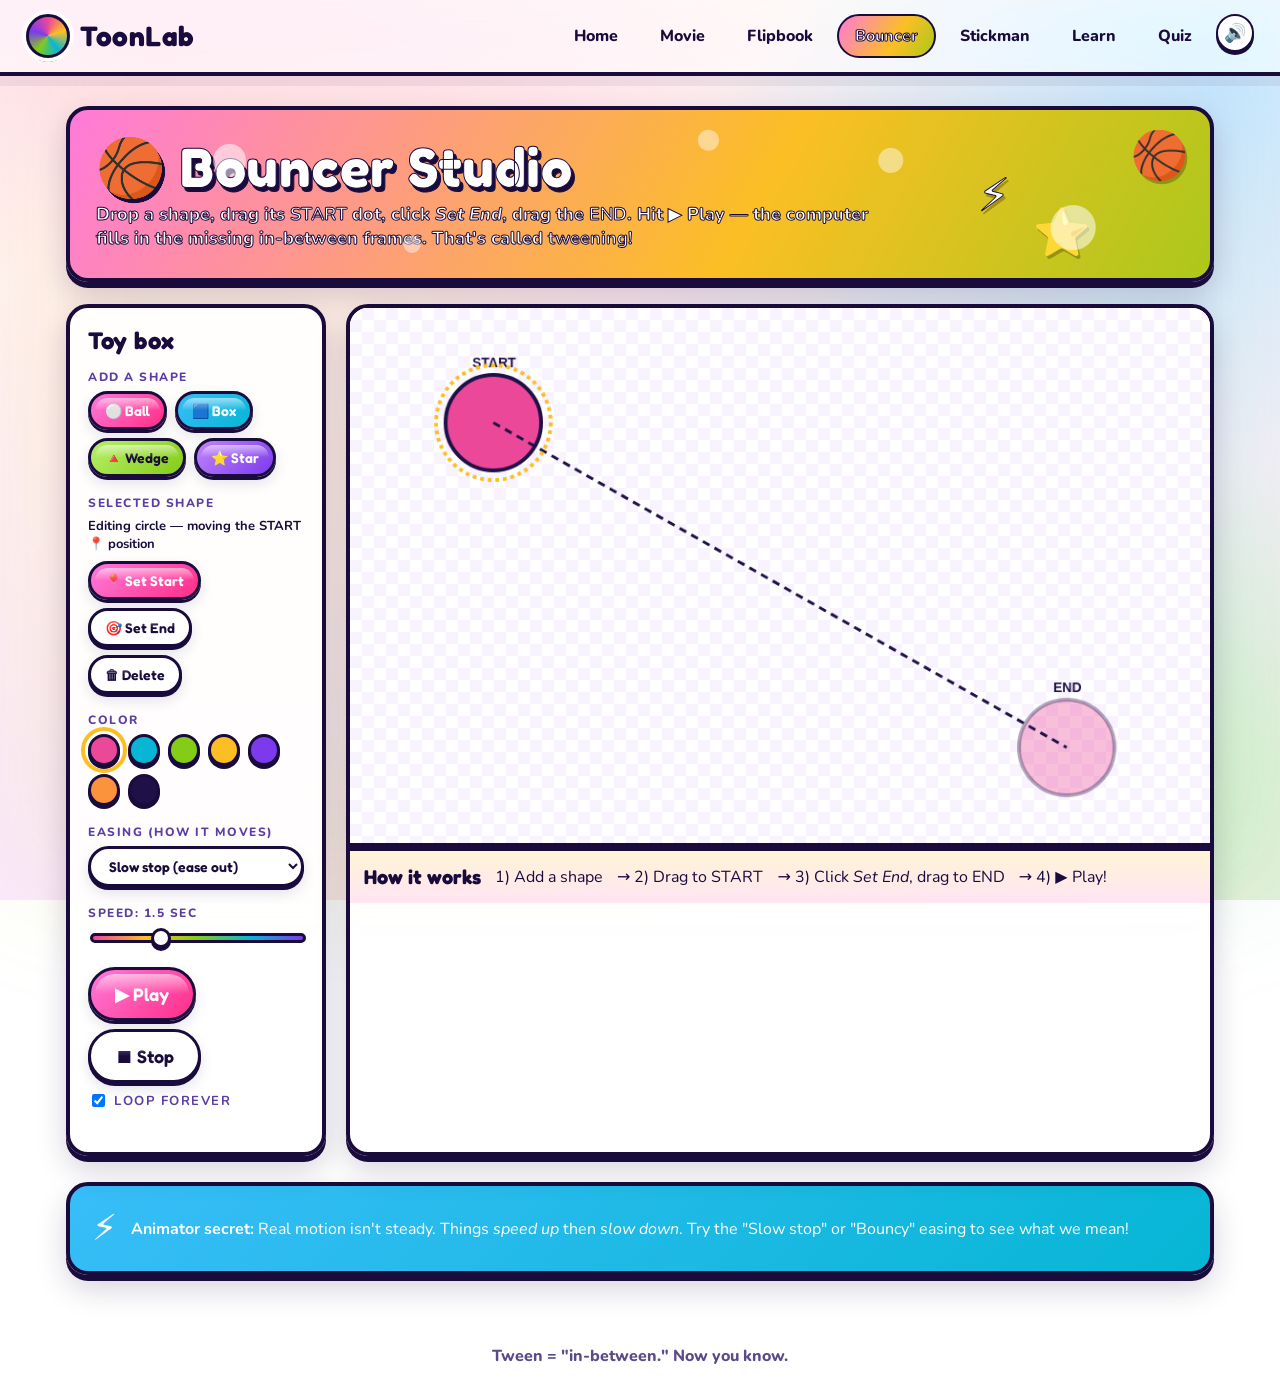
==== bouncer.html @ 98f2019d "Add files via upload" ====
<!doctype html>
<html lang="en">
<head>
<meta charset="utf-8" />
<meta name="viewport" content="width=device-width,initial-scale=1" />
<title>Bouncer — ToonLab</title>
<link rel="preconnect" href="https://fonts.googleapis.com">
<link rel="preconnect" href="https://fonts.gstatic.com" crossorigin>
<link href="https://fonts.googleapis.com/css2?family=Fredoka:wght@500;600;700&family=Nunito:wght@600;700;800&display=swap" rel="stylesheet">
<link rel="stylesheet" href="styles.css" />
<link rel="icon" href="data:image/svg+xml,<svg xmlns=%22http://www.w3.org/2000/svg%22 viewBox=%220 0 100 100%22><text y=%22.9em%22 font-size=%2290%22>🏀</text></svg>" />
</head>
<body>

<nav class="nav">
  <a href="index.html" class="brand"><span class="logo"></span> ToonLab</a>
  <div class="nav-links">
    <a href="index.html">Home</a>
    <a href="movie.html">Movie</a>
    <a href="flipbook.html">Flipbook</a>
    <a href="bouncer.html" class="active">Bouncer</a>
    <a href="stickman.html">Stickman</a>
    <a href="learn.html">Learn</a>
    <a href="quiz.html">Quiz</a>
  </div>
</nav>

<div class="page">
  <section class="banner">
    <span class="float f1">🏀</span>
    <span class="float f2">⭐</span>
    <span class="float f3">⚡</span>
    <h1>🏀 Bouncer Studio</h1>
    <p>Drop a shape, drag its <strong>START</strong> dot, click <em>Set End</em>, drag the <strong>END</strong>. Hit ▶ Play — the computer fills in the missing in-between frames. That's called <strong>tweening!</strong></p>
  </section>

  <div class="studio">
    <aside class="panel">
      <h2>Toy box</h2>

      <div class="group">
        <label>Add a shape</label>
        <div class="button-row">
          <button class="btn small pink" data-add="circle">⚪ Ball</button>
          <button class="btn small blue" data-add="square">🟦 Box</button>
          <button class="btn small green" data-add="triangle">🔺 Wedge</button>
          <button class="btn small purple" data-add="star">⭐ Star</button>
        </div>
      </div>

      <div class="group">
        <label>Selected shape</label>
        <div id="selInfo" style="font-weight:700; font-size:13px">None — click a shape on the stage</div>
        <div class="button-row" style="margin-top:8px">
          <button class="btn small ghost" id="setStart">📍 Set Start</button>
          <button class="btn small ghost" id="setEnd">🎯 Set End</button>
        </div>
        <div class="button-row" style="margin-top:8px">
          <button class="btn small ghost" id="delShape">🗑 Delete</button>
        </div>
      </div>

      <div class="group">
        <label>Color</label>
        <div class="swatches" id="swatches"></div>
      </div>

      <div class="group">
        <label>Easing (how it moves)</label>
        <select id="easing" class="btn ghost small" style="width:100%">
          <option value="linear">Steady (linear)</option>
          <option value="easeOut" selected>Slow stop (ease out)</option>
          <option value="easeIn">Slow start (ease in)</option>
          <option value="bounce">Bouncy!</option>
          <option value="elastic">Boingy elastic</option>
        </select>
      </div>

      <div class="group">
        <label>Speed: <span id="durLabel">1.5</span> sec</label>
        <input type="range" id="dur" min="0.4" max="4" step="0.1" value="1.5" style="width:100%" />
      </div>

      <div class="group">
        <div class="button-row">
          <button class="btn pink" id="playBtn" data-sound="ding" data-confetti>▶ Play</button>
          <button class="btn ghost" id="stopBtn" data-sound="boop">⏹ Stop</button>
        </div>
        <div class="button-row" style="margin-top:8px">
          <label style="font-size:13px; font-weight:700; display:flex; align-items:center; gap:6px">
            <input type="checkbox" id="loopChk" checked /> Loop forever
          </label>
        </div>
      </div>
    </aside>

    <section class="panel stage-wrap">
      <canvas id="stage" class="stage" width="900" height="560"></canvas>
      <div class="frames" style="display:block">
        <div style="display:flex; gap:14px; align-items:center; flex-wrap:wrap">
          <strong style="font-family:'Fredoka',sans-serif; font-size:20px">How it works</strong>
          <span>1) Add a shape</span>
          <span>→ 2) Drag to START</span>
          <span>→ 3) Click <em>Set End</em>, drag to END</span>
          <span>→ 4) ▶ Play!</span>
        </div>
      </div>
    </section>
  </div>

  <div class="tip-strip">
    <span class="ico">⚡</span>
    <div><strong>Animator secret:</strong> Real motion isn't steady. Things <em>speed up</em> then <em>slow down</em>. Try the "Slow stop" or "Bouncy" easing to see what we mean!</div>
  </div>
</div>

<footer>Tween = "in-between." Now you know.</footer>

<script src="fx.js"></script>
<script>
const stage = document.getElementById('stage');
const ctx = stage.getContext('2d');
const COLORS = ['#ec4899','#06b6d4','#84cc16','#fbbf24','#7c3aed','#fb923c','#1f1147'];

let color = COLORS[0];
let mode = 'start'; // start or end (which position you're moving)
let dur = 1.5;
let loop = true;
let easing = 'easeOut';

// build swatches
const sw = document.getElementById('swatches');
COLORS.forEach((c,i)=>{
  const el = document.createElement('div');
  el.className = 'swatch' + (i===0 ? ' active':'');
  el.style.background = c;
  el.onclick = ()=>{
    color = c;
    document.querySelectorAll('.swatch').forEach(s=>s.classList.remove('active'));
    el.classList.add('active');
    if (selected){ selected.color = color; render(); }
  };
  sw.appendChild(el);
});

document.getElementById('dur').oninput = e=>{
  dur = +e.target.value;
  document.getElementById('durLabel').textContent = dur.toFixed(1);
};
document.getElementById('easing').onchange = e=>easing = e.target.value;
document.getElementById('loopChk').onchange = e=>loop = e.target.checked;

const shapes = [];
let selected = null;

document.querySelectorAll('[data-add]').forEach(b=>{
  b.onclick = ()=>{
    const kind = b.dataset.add;
    const s = {
      kind, color,
      start: { x: 150, y: 280 },
      end:   { x: 750, y: 280 },
      size: 60,
    };
    shapes.push(s);
    selected = s;
    mode = 'start';
    updateSel();
    render();
  };
});

function updateSel(){
  const info = document.getElementById('selInfo');
  if (!selected){ info.textContent = 'None — click a shape on the stage'; return; }
  info.innerHTML = `Editing <strong>${selected.kind}</strong> — moving the <strong>${mode === 'start' ? 'START 📍' : 'END 🎯'}</strong> position`;
  document.getElementById('setStart').classList.toggle('pink', mode==='start');
  document.getElementById('setStart').classList.toggle('ghost', mode!=='start');
  document.getElementById('setEnd').classList.toggle('pink', mode==='end');
  document.getElementById('setEnd').classList.toggle('ghost', mode!=='end');
}
document.getElementById('setStart').onclick = ()=>{ mode='start'; updateSel(); };
document.getElementById('setEnd').onclick   = ()=>{ mode='end';   updateSel(); };
document.getElementById('delShape').onclick = ()=>{
  if (!selected) return;
  const i = shapes.indexOf(selected);
  shapes.splice(i,1); selected = null; updateSel(); render();
};

// drawing
function drawShape(s, pos, ghost=false){
  ctx.save();
  ctx.globalAlpha = ghost ? 0.35 : 1;
  ctx.fillStyle = s.color;
  ctx.strokeStyle = '#1f1147';
  ctx.lineWidth = 4;
  const x = pos.x, y = pos.y, r = s.size;
  if (s.kind === 'circle'){
    ctx.beginPath(); ctx.arc(x,y,r,0,Math.PI*2); ctx.fill(); ctx.stroke();
  } else if (s.kind === 'square'){
    ctx.beginPath(); ctx.roundRect ? ctx.roundRect(x-r,y-r,r*2,r*2,12) : ctx.rect(x-r,y-r,r*2,r*2);
    ctx.fill(); ctx.stroke();
  } else if (s.kind === 'triangle'){
    ctx.beginPath(); ctx.moveTo(x, y-r); ctx.lineTo(x+r, y+r); ctx.lineTo(x-r, y+r);
    ctx.closePath(); ctx.fill(); ctx.stroke();
  } else if (s.kind === 'star'){
    star(x,y,5,r,r/2); ctx.fill(); ctx.stroke();
  }
  ctx.restore();
}
function star(cx,cy,spikes,outer,inner){
  let rot = Math.PI/2*3, x=cx, y=cy, step = Math.PI/spikes;
  ctx.beginPath(); ctx.moveTo(cx, cy-outer);
  for(let i=0;i<spikes;i++){
    x = cx + Math.cos(rot)*outer; y = cy + Math.sin(rot)*outer; ctx.lineTo(x,y); rot += step;
    x = cx + Math.cos(rot)*inner; y = cy + Math.sin(rot)*inner; ctx.lineTo(x,y); rot += step;
  }
  ctx.lineTo(cx, cy-outer); ctx.closePath();
}

function render(progress=null){
  ctx.clearRect(0,0,stage.width,stage.height);
  // grid
  shapes.forEach(s=>{
    if (progress === null){
      // editor: show start & end + arrow
      drawShape(s, s.start, false);
      drawShape(s, s.end,   true);
      // arrow
      ctx.strokeStyle = '#1f1147';
      ctx.lineWidth = 3; ctx.setLineDash([8,6]);
      ctx.beginPath(); ctx.moveTo(s.start.x, s.start.y); ctx.lineTo(s.end.x, s.end.y); ctx.stroke();
      ctx.setLineDash([]);
      // start/end labels
      ctx.fillStyle = '#1f1147';
      ctx.font = 'bold 14px Fredoka, sans-serif';
      ctx.fillText('START', s.start.x - 22, s.start.y - s.size - 8);
      ctx.fillText('END',   s.end.x   - 14, s.end.y   - s.size - 8);
      if (s === selected){
        const pos = mode==='start' ? s.start : s.end;
        ctx.strokeStyle = '#fbbf24';
        ctx.lineWidth = 4; ctx.setLineDash([4,4]);
        ctx.beginPath(); ctx.arc(pos.x, pos.y, s.size+10, 0, Math.PI*2); ctx.stroke();
        ctx.setLineDash([]);
      }
    } else {
      const t = ease(progress, easing);
      const pos = { x: lerp(s.start.x, s.end.x, t), y: lerp(s.start.y, s.end.y, t) };
      drawShape(s, pos);
    }
  });
}
function lerp(a,b,t){ return a + (b-a)*t }
function ease(t, kind){
  switch(kind){
    case 'linear': return t;
    case 'easeOut': return 1 - Math.pow(1-t, 3);
    case 'easeIn': return t*t*t;
    case 'bounce': {
      const n=7.5625, d=2.75;
      if (t < 1/d) return n*t*t;
      if (t < 2/d){ t-=1.5/d; return n*t*t + 0.75; }
      if (t < 2.5/d){ t-=2.25/d; return n*t*t + 0.9375; }
      t-=2.625/d; return n*t*t + 0.984375;
    }
    case 'elastic': {
      if (t===0||t===1) return t;
      const p=0.3;
      return Math.pow(2,-10*t) * Math.sin((t-p/4)*(2*Math.PI)/p) + 1;
    }
  }
  return t;
}

// interaction: click + drag
let dragging = false;
function pos(e){
  const r = stage.getBoundingClientRect();
  const x = (e.touches ? e.touches[0].clientX : e.clientX) - r.left;
  const y = (e.touches ? e.touches[0].clientY : e.clientY) - r.top;
  return { x: x*(stage.width/r.width), y: y*(stage.height/r.height) };
}
function hit(p, s){
  // hit either start or end ring
  const candidates = [{kind:'start', pt:s.start},{kind:'end', pt:s.end}];
  for (const c of candidates){
    const dx = p.x-c.pt.x, dy = p.y-c.pt.y;
    if (Math.sqrt(dx*dx+dy*dy) <= s.size+12) return c.kind;
  }
  return null;
}
stage.addEventListener('mousedown', startDrag);
stage.addEventListener('touchstart', startDrag, {passive:false});
function startDrag(e){
  if (playing) return;
  e.preventDefault();
  const p = pos(e);
  // pick a shape - check from top
  let picked = null, pickedKind = null;
  for (let i = shapes.length-1; i>=0; i--){
    const k = hit(p, shapes[i]);
    if (k){ picked = shapes[i]; pickedKind = k; break; }
  }
  if (picked){
    selected = picked;
    mode = pickedKind;
    dragging = true;
    updateSel();
    render();
  } else {
    selected = null; updateSel(); render();
  }
}
window.addEventListener('mousemove', drag);
window.addEventListener('touchmove', drag, {passive:false});
function drag(e){
  if (!dragging || !selected) return;
  e.preventDefault();
  const p = pos(e);
  selected[mode] = { x: clamp(p.x, 0, stage.width), y: clamp(p.y, 0, stage.height) };
  render();
}
window.addEventListener('mouseup', ()=> dragging=false);
window.addEventListener('touchend', ()=> dragging=false);
function clamp(v,a,b){ return Math.max(a, Math.min(b, v)); }

// playback
let playing = null;
document.getElementById('playBtn').onclick = ()=>{
  if (playing) return;
  const t0 = performance.now();
  function frame(now){
    const elapsed = (now - t0)/1000;
    let p = elapsed / dur;
    if (p >= 1){
      if (loop){ p = p % 1; }
      else { render(1); playing = null; return; }
    }
    render(p);
    playing = requestAnimationFrame(frame);
  }
  playing = requestAnimationFrame(frame);
};
document.getElementById('stopBtn').onclick = ()=>{
  if (playing){ cancelAnimationFrame(playing); playing = null; render(); }
};

// initial demo
shapes.push({ kind:'circle', color:'#ec4899', start:{x:150,y:120}, end:{x:750,y:460}, size:50 });
selected = shapes[0]; updateSel(); render();
</script>
</body>
</html>
---- styles.css ----
/* ===================================================
   ToonLab — Visually-loaded theme for ages 11–13
   =================================================== */

:root{
  --ink:#1a0b3d;
  --paper:#ffffff;
  --purple:#7c3aed;
  --pink:#ec4899;
  --hot:#ff2d87;
  --yellow:#fbbf24;
  --gold:#ffb800;
  --blue:#06b6d4;
  --sky:#38bdf8;
  --green:#84cc16;
  --orange:#fb923c;
  --red:#ef4444;
  --mint:#34d399;
  --lilac:#c084fc;

  --shadow: 0 6px 0 var(--ink), 0 14px 30px rgba(26,11,61,.18);
  --shadow-sm: 0 3px 0 var(--ink), 0 6px 14px rgba(26,11,61,.12);
  --radius:22px;

  --grad-rainbow: linear-gradient(120deg, #ff7ad9, #fbbf24, #84cc16, #06b6d4, #7c3aed, #ff7ad9);
}

*{box-sizing:border-box}
html,body{margin:0;padding:0}
html{scroll-behavior:smooth}

body{
  font-family:'Nunito',system-ui,sans-serif;
  color:var(--ink);
  min-height:100vh;
  overflow-x:hidden;
  position:relative;
  background:
    radial-gradient(1100px 600px at 12% -10%, #ffd6f1 0%, transparent 60%),
    radial-gradient(900px 700px at 95% 10%, #cdeaff 0%, transparent 55%),
    radial-gradient(900px 700px at 50% 110%, #fff1b8 0%, transparent 50%),
    radial-gradient(1000px 700px at 85% 90%, #d6f5c3 0%, transparent 55%),
    linear-gradient(180deg, #fff8ee 0%, #fbe9ff 100%);
  background-attachment: fixed;
}

/* shifting hue overlay so the sky feels alive */
body::before{
  content:"";
  position:fixed; inset:0;
  background:
    conic-gradient(from 0deg at 50% 50%, rgba(255,122,217,0.18), rgba(6,182,212,0.18), rgba(132,204,22,0.18), rgba(251,191,36,0.18), rgba(255,122,217,0.18));
  filter: blur(60px);
  z-index:0;
  pointer-events:none;
  animation: skyShift 22s linear infinite;
  opacity:.55;
}
@keyframes skyShift{ to { transform: rotate(360deg) scale(1.2); } }

/* floating stars layer (CSS only — drawn with radial-gradients) */
body::after{
  content:"";
  position:fixed; inset:-50px;
  background-image:
    radial-gradient(2px 2px at 12% 22%, #fff, transparent 60%),
    radial-gradient(3px 3px at 78% 16%, #fff, transparent 60%),
    radial-gradient(2px 2px at 28% 78%, #fff, transparent 60%),
    radial-gradient(2px 2px at 62% 88%, #fff, transparent 60%),
    radial-gradient(3px 3px at 90% 64%, #fff, transparent 60%),
    radial-gradient(2px 2px at 6% 60%, #fff, transparent 60%),
    radial-gradient(2px 2px at 44% 12%, #fff, transparent 60%),
    radial-gradient(2px 2px at 36% 50%, #fff, transparent 60%);
  z-index:0;
  pointer-events:none;
  animation: starsFloat 14s ease-in-out infinite alternate;
  opacity:.7;
  mix-blend-mode: screen;
}
@keyframes starsFloat{
  from{ transform: translate3d(0,0,0); }
  to  { transform: translate3d(20px, -30px, 0); }
}

/* keep content above */
nav, .page, footer{ position:relative; z-index:1 }

/* ---------- Headings ---------- */
h1,h2,h3,.display{
  font-family:'Fredoka',sans-serif;
  font-weight:700;
  letter-spacing:0.5px;
}

/* ---------- Top nav ---------- */
.nav{
  display:flex;
  align-items:center;
  justify-content:space-between;
  padding:14px 26px;
  background:rgba(255,255,255,0.6);
  backdrop-filter: blur(14px) saturate(180%);
  -webkit-backdrop-filter: blur(14px) saturate(180%);
  border-bottom:4px solid var(--ink);
  position:sticky; top:0; z-index:50;
  box-shadow: 0 10px 0 rgba(26,11,61,0.06);
}
.brand{
  display:flex; align-items:center; gap:10px;
  font-family:'Fredoka',sans-serif;
  font-size:28px; font-weight:700;
  text-decoration:none; color:var(--ink);
  letter-spacing:0.5px;
}
.brand .logo{
  width:44px; height:44px; border-radius:50%;
  background: conic-gradient(var(--pink), var(--yellow), var(--blue), var(--green), var(--purple), var(--pink));
  border:3px solid var(--ink);
  animation: spin 12s linear infinite;
  box-shadow: 0 0 0 4px #fff, 0 4px 0 var(--ink);
}
@keyframes spin{to{transform:rotate(360deg)}}
.nav-links{display:flex; gap:6px; flex-wrap:wrap}
.nav-links a{
  text-decoration:none;
  color:var(--ink);
  padding:9px 16px;
  border-radius:999px;
  font-weight:800;
  border:2px solid transparent;
  transition: all .15s ease;
}
.nav-links a:hover{
  background:var(--yellow);
  border-color:var(--ink);
  transform: translateY(-2px);
}
.nav-links a.active{
  background: var(--grad-rainbow);
  background-size: 300% 300%;
  color:#fff;
  -webkit-text-stroke: 1px var(--ink);
  border-color:var(--ink);
  animation: gradMove 6s ease-in-out infinite;
}
@keyframes gradMove{
  0%,100%{background-position: 0% 50%}
  50%{background-position: 100% 50%}
}

/* ---------- Buttons ---------- */
.btn{
  display:inline-block;
  font-family:'Fredoka',sans-serif;
  font-weight:600;
  font-size:18px;
  padding:13px 24px;
  border-radius:999px;
  border:3px solid var(--ink);
  background:var(--yellow);
  color:var(--ink);
  cursor:pointer;
  box-shadow: var(--shadow-sm);
  transition: transform .08s, box-shadow .08s, filter .15s;
  text-decoration:none;
  position:relative;
}
.btn::before{
  content:"";
  position:absolute; inset:4px;
  border-radius:inherit;
  background: linear-gradient(180deg, rgba(255,255,255,.55), transparent 50%);
  pointer-events:none;
}
.btn:hover{ transform:translateY(-3px); filter:brightness(1.05); box-shadow: 0 7px 0 var(--ink), 0 12px 24px rgba(26,11,61,.2) }
.btn:active{ transform:translateY(2px); box-shadow: 0 1px 0 var(--ink) }
.btn.pink{ background: linear-gradient(135deg, #ff7ad9, var(--hot)); color:#fff }
.btn.blue{ background: linear-gradient(135deg, var(--sky), var(--blue)); color:#fff }
.btn.green{ background: linear-gradient(135deg, #b6f06a, var(--green)) }
.btn.purple{ background: linear-gradient(135deg, var(--lilac), var(--purple)); color:#fff }
.btn.ghost{ background:#fff }
.btn.rainbow{
  background: var(--grad-rainbow);
  background-size: 300% 300%;
  color:#fff;
  -webkit-text-stroke: 1px var(--ink);
  animation: gradMove 5s ease-in-out infinite;
}
.btn.small{font-size:14px; padding:8px 14px}
.btn.big{font-size:22px; padding:16px 30px}

/* ---------- Layout ---------- */
.page{max-width:1200px; margin:0 auto; padding:30px 26px}
.card{
  background:rgba(255,255,255,0.85);
  backdrop-filter: blur(10px);
  border:4px solid var(--ink);
  border-radius:var(--radius);
  box-shadow: var(--shadow);
  padding:24px;
}
.row{display:flex; gap:18px; flex-wrap:wrap}
.col{flex:1; min-width:260px}

/* ---------- HERO ---------- */
.hero{
  position:relative;
  padding: 70px 16px 30px;
  text-align:center;
  overflow:visible;
}
.hero h1{
  font-size:clamp(56px, 11vw, 140px);
  margin:0;
  line-height:0.95;
  letter-spacing:-2px;
  background: linear-gradient(180deg, #fff 0%, #ffe9d6 50%, #fff 100%);
  background-clip: text;
  -webkit-background-clip: text;
  color: transparent;
  -webkit-text-stroke: 3px var(--ink);
  filter: drop-shadow(6px 8px 0 var(--ink));
}
.hero h1 .letter{
  display:inline-block;
  background: var(--grad-rainbow);
  background-size: 400% 400%;
  -webkit-background-clip: text;
  background-clip: text;
  color: transparent;
  -webkit-text-stroke: 3px var(--ink);
  filter: drop-shadow(0 6px 0 var(--ink));
  animation: bob 2.4s ease-in-out infinite, gradMove 6s ease-in-out infinite;
}
.hero h1 .letter:nth-child(2){animation-delay:.1s, -1s}
.hero h1 .letter:nth-child(3){animation-delay:.2s, -2s}
.hero h1 .letter:nth-child(4){animation-delay:.3s, -3s}
.hero h1 .letter:nth-child(5){animation-delay:.4s, -4s}
.hero h1 .letter:nth-child(6){animation-delay:.5s, -5s}
.hero h1 .letter:nth-child(7){animation-delay:.6s, -6s}
@keyframes bob{
  0%,100%{transform:translateY(0) rotate(-3deg)}
  50%{transform:translateY(-16px) rotate(3deg)}
}
.hero .sub{
  display:inline-block;
  margin-top:14px;
  background: var(--ink);
  color:#fff;
  font-weight:800;
  padding:8px 18px;
  border-radius:999px;
  font-size:15px;
  letter-spacing:1.5px;
  text-transform:uppercase;
  box-shadow: 0 4px 0 #000, 0 0 0 4px #fff inset;
}
.hero p.lead{
  font-size:22px;
  max-width:680px;
  margin: 22px auto 12px;
  font-weight:800;
  color:#2b1763;
}
.hero p.lead em{
  background: var(--yellow);
  padding: 2px 8px;
  border-radius:8px;
  border:2px solid var(--ink);
  font-style: normal;
  display:inline-block;
}
.hero .cta-row{margin-top:22px; display:flex; gap:14px; justify-content:center; flex-wrap:wrap}

/* floating stickers */
.sticker{
  position:absolute;
  width:90px; height:90px;
  border-radius:50%;
  display:grid; place-items:center;
  border:4px solid var(--ink);
  box-shadow: var(--shadow-sm);
  font-size:46px;
  background:#fff;
  animation: floaty 6s ease-in-out infinite;
}
.sticker.s1{ top: 30px; left: 4%;  background:#ffd6f1; animation-delay:0s; }
.sticker.s2{ top: 90px; right:6%;  background:#cdeaff; animation-delay:-1.2s; }
.sticker.s3{ bottom: 30px; left: 12%; background:#fff1b8; animation-delay:-2.4s; }
.sticker.s4{ bottom: 60px; right: 4%; background:#d6f5c3; animation-delay:-3.6s; }
.sticker.s5{ top:50%; left: -30px; background:#e9d4ff; animation-delay:-4.8s; transform: rotate(-12deg); }
@keyframes floaty{
  0%,100%{ transform: translateY(0) rotate(-6deg); }
  50%   { transform: translateY(-18px) rotate(6deg); }
}

/* ----------- Tool cards (huge upgrade) ----------- */
.tools{
  display:grid;
  grid-template-columns: repeat(auto-fit, minmax(260px, 1fr));
  gap:24px;
  margin-top:50px;
}
.tool-card{
  position:relative;
  border:4px solid var(--ink);
  border-radius:26px;
  padding:24px;
  text-decoration:none;
  color:var(--ink);
  display:flex; flex-direction:column; gap:10px;
  background:#fff;
  box-shadow: var(--shadow);
  overflow:hidden;
  transform-style: preserve-3d;
  transition: transform .25s ease, box-shadow .25s ease;
}
.tool-card::before{
  content:"";
  position:absolute; inset:-30%;
  background: conic-gradient(from 0deg, var(--pink), var(--yellow), var(--green), var(--blue), var(--purple), var(--pink));
  filter: blur(40px);
  opacity:.4;
  z-index:0;
  animation: skyShift 18s linear infinite;
}
.tool-card > *{position:relative; z-index:1}
.tool-card .glass{
  position:absolute; inset:0;
  background: rgba(255,255,255,.78);
  z-index:0;
}
.tool-card:hover{
  transform: translateY(-8px) rotate(-1.2deg) scale(1.02);
  box-shadow: 0 14px 0 var(--ink), 0 30px 60px rgba(26,11,61,.25);
}
.tool-card .icon{
  width:96px; height:96px;
  border-radius:22px;
  border:4px solid var(--ink);
  display:grid; place-items:center;
  font-size:54px;
  background:#fff;
  box-shadow: 0 5px 0 var(--ink), 0 0 0 4px #fff inset;
  animation: floaty 5s ease-in-out infinite;
}
.tool-card h3{font-size:30px; margin:6px 0 0}
.tool-card p{margin:0; font-weight:700; color:#2b1763}
.tool-card .tag{
  position:absolute; top:14px; right:14px;
  background:var(--ink); color:#fff;
  font-family:'Fredoka',sans-serif;
  font-size:11px; padding:5px 12px;
  border-radius:999px;
  text-transform:uppercase; letter-spacing:1.5px;
  z-index:2;
}
.tool-card .go{
  align-self:flex-start;
  margin-top:8px;
}

/* ticker (facts) */
.ticker{
  margin-top:60px;
  background:var(--ink); color:#fff;
  border-radius:var(--radius);
  padding:18px 22px;
  border:4px solid var(--ink);
  display:flex; gap:14px; align-items:center;
  box-shadow: var(--shadow);
  position:relative; overflow:hidden;
}
.ticker::before{
  content:"";
  position:absolute; inset:0;
  background: var(--grad-rainbow);
  background-size:300% 300%;
  opacity:.25;
  animation: gradMove 8s ease-in-out infinite;
}
.ticker > *{position:relative; z-index:1}
.ticker .label{
  background:var(--yellow); color:var(--ink);
  font-family:'Fredoka',sans-serif;
  padding:8px 14px; border-radius:999px;
  white-space:nowrap;
  border:2px solid var(--ink);
}
.ticker .scroll{overflow:hidden; flex:1}
.ticker .scroll p{
  display:inline-block;
  white-space:nowrap;
  animation: ticker 44s linear infinite;
  font-weight:800;
  margin:0;
  font-size:18px;
}
@keyframes ticker{from{transform:translateX(100%)} to{transform:translateX(-100%)}}

/* how-it-works */
.howitworks{
  display:grid;
  grid-template-columns: repeat(auto-fit, minmax(220px, 1fr));
  gap:18px;
  margin-top:24px;
}
.howstep{
  position:relative;
  background:#fff;
  border:4px solid var(--ink);
  border-radius:22px;
  padding:18px;
  box-shadow: var(--shadow-sm);
}
.howstep .step-num{
  position:absolute; top:-22px; left:-12px;
  width:50px; height:50px;
  border-radius:50%;
  background: var(--grad-rainbow);
  background-size:200% 200%;
  border:4px solid var(--ink);
  display:grid; place-items:center;
  color:#fff;
  -webkit-text-stroke:1px var(--ink);
  font-family:'Fredoka',sans-serif;
  font-size:24px;
  animation: gradMove 6s ease-in-out infinite, floaty 5s ease-in-out infinite;
}
.howstep h3{margin:8px 0 4px; font-size:22px}
.howstep p{margin:0; font-weight:700}

/* ---------- studio (tool pages) ---------- */
.studio{
  display:grid;
  grid-template-columns: 260px 1fr;
  gap:20px;
}
.studio .panel{
  background: rgba(255,255,255,0.92);
  backdrop-filter: blur(10px);
  border:4px solid var(--ink);
  border-radius:var(--radius);
  box-shadow: var(--shadow);
  padding:18px;
}
.studio .stage-wrap{padding:0; overflow:hidden}
.studio h2{margin:0 0 14px; font-size:24px}
.studio .group{margin-bottom:18px}
.studio .group label{
  display:block; font-weight:800; font-size:12px;
  text-transform:uppercase; letter-spacing:1.5px;
  margin-bottom:6px;
  color:#5b3da4;
}
.swatches{display:flex; flex-wrap:wrap; gap:8px}
.swatch{
  width:32px; height:32px; border-radius:50%;
  border:3px solid var(--ink); cursor:pointer;
  transition: transform .12s;
  box-shadow: 0 3px 0 var(--ink);
}
.swatch:hover{ transform: translateY(-3px) scale(1.1) }
.swatch.active{ outline:4px solid var(--yellow); outline-offset:3px }
.slider-row{display:flex; align-items:center; gap:8px}
.slider-row input[type=range]{flex:1}
input[type=range]{
  -webkit-appearance: none;
  appearance: none;
  height:10px;
  background: linear-gradient(90deg, var(--pink), var(--yellow), var(--green), var(--blue), var(--purple));
  border-radius:999px;
  border:3px solid var(--ink);
  outline:none;
}
input[type=range]::-webkit-slider-thumb{
  -webkit-appearance: none;
  appearance: none;
  width:20px; height:20px; border-radius:50%;
  background:#fff;
  border:3px solid var(--ink);
  cursor:pointer;
  box-shadow:0 3px 0 var(--ink);
}
input[type=range]::-moz-range-thumb{
  width:20px; height:20px; border-radius:50%;
  background:#fff; border:3px solid var(--ink); cursor:pointer;
  box-shadow:0 3px 0 var(--ink);
}
.button-row{display:flex; gap:8px; flex-wrap:wrap}
.frames{
  background:linear-gradient(180deg, #fff4d6, #ffe5f4);
  border-top:4px solid var(--ink);
  padding:14px;
  display:flex; gap:10px; overflow-x:auto;
}
.frame-thumb{
  width:84px; height:62px;
  background:#fff;
  border:3px solid var(--ink);
  border-radius:12px;
  flex-shrink:0;
  position:relative;
  cursor:pointer;
  box-shadow: 0 3px 0 var(--ink);
  transition: transform .12s;
}
.frame-thumb:hover{ transform: translateY(-3px) rotate(-2deg); }
.frame-thumb.active{outline:4px solid var(--pink); outline-offset:2px}
.frame-thumb .num{
  position:absolute; bottom:-7px; right:-7px;
  background:var(--purple); color:#fff;
  font-family:'Fredoka',sans-serif;
  font-size:11px; padding:2px 7px;
  border-radius:999px;
  border:2px solid var(--ink);
}
.frame-thumb canvas, .frame-thumb img{width:100%; height:100%; border-radius:8px}
.frame-thumb .x{
  position:absolute; top:-8px; left:-8px;
  background:var(--hot); color:#fff;
  border:2px solid var(--ink);
  width:20px; height:20px; border-radius:50%;
  font-size:12px; line-height:16px;
  cursor:pointer;
}
.add-frame{
  background: linear-gradient(135deg, #b6f06a, var(--green));
  color:var(--ink);
  border:3px dashed var(--ink);
  border-radius:12px;
  font-family:'Fredoka',sans-serif; font-size:32px;
  cursor:pointer;
  width:84px; height:62px;
  flex-shrink:0;
  box-shadow: 0 3px 0 var(--ink);
}
.add-frame:hover{ transform: translateY(-3px) rotate(3deg); }

/* stage */
.stage{
  background:
    linear-gradient(45deg, #f9f3ff 25%, transparent 25%) 0 0/24px 24px,
    linear-gradient(-45deg, #f9f3ff 25%, transparent 25%) 0 12px/24px 24px,
    linear-gradient(45deg, transparent 75%, #f9f3ff 75%) 12px -12px/24px 24px,
    linear-gradient(-45deg, transparent 75%, #f9f3ff 75%) -12px 0/24px 24px,
    #ffffff;
  display:block;
  width:100%;
  border-bottom:4px solid var(--ink);
  cursor:crosshair;
  touch-action:none;
}

/* page banner used on tool/learn pages */
.banner{
  position:relative;
  border:4px solid var(--ink);
  border-radius:var(--radius);
  padding: 28px 26px;
  margin-bottom: 22px;
  overflow:hidden;
  background: var(--grad-rainbow);
  background-size: 300% 300%;
  color:#fff;
  -webkit-text-stroke: 1px var(--ink);
  box-shadow: var(--shadow);
  animation: gradMove 8s ease-in-out infinite;
}
.banner::after{
  content:"";
  position:absolute; inset:0;
  background:
    radial-gradient(circle at 14% 30%, rgba(255,255,255,.55) 0 16px, transparent 17px),
    radial-gradient(circle at 88% 70%, rgba(255,255,255,.55) 0 22px, transparent 23px),
    radial-gradient(circle at 56% 18%, rgba(255,255,255,.45) 0 10px, transparent 11px),
    radial-gradient(circle at 30% 80%, rgba(255,255,255,.45) 0 8px, transparent 9px),
    radial-gradient(circle at 72% 30%, rgba(255,255,255,.45) 0 12px, transparent 13px);
  pointer-events:none;
}
.banner h1{
  margin:0;
  font-size: clamp(34px, 5.5vw, 56px);
  line-height:1;
  filter: drop-shadow(3px 4px 0 var(--ink));
}
.banner p{
  margin:8px 0 0;
  font-size:18px;
  font-weight:800;
  max-width:780px;
}
.banner .float{
  position:absolute;
  font-size:46px;
  filter: drop-shadow(2px 3px 0 rgba(0,0,0,.25));
  animation: floaty 5s ease-in-out infinite;
}
.banner .float.f1{top:14px; right:22px}
.banner .float.f2{bottom:14px; right:120px; animation-delay:-1.5s}
.banner .float.f3{top:54px; right:200px; animation-delay:-2.5s}

/* ---------- Learn page ---------- */
.learn-grid{
  display:grid;
  grid-template-columns: repeat(auto-fit, minmax(280px, 1fr));
  gap:18px;
  margin-top:20px;
}
.principle{
  position:relative;
  background:#fff;
  border:4px solid var(--ink);
  border-radius:var(--radius);
  padding:18px;
  box-shadow: var(--shadow-sm);
  overflow:hidden;
  transition: transform .2s;
}
.principle:hover{ transform: translateY(-4px) rotate(-1deg); }
.principle::before{
  content:"";
  position:absolute; left:-60px; top:-60px; width:140px; height:140px;
  border-radius:50%;
  background: var(--grad-rainbow);
  background-size:200% 200%;
  filter: blur(30px);
  opacity:.45;
  animation: gradMove 10s ease-in-out infinite;
  z-index:0;
}
.principle > *{position:relative; z-index:1}
.principle .num{
  display:inline-block;
  background: var(--yellow);
  color:var(--ink);
  font-family:'Fredoka',sans-serif;
  width:42px; height:42px; border-radius:50%;
  text-align:center; line-height:34px;
  border:3px solid var(--ink);
  font-size:20px;
  margin-bottom:6px;
  box-shadow: 0 3px 0 var(--ink);
}
.principle h3{margin:6px 0; font-size:22px}
.principle .demo{
  height:84px; background:#fff8ee;
  border:3px dashed var(--ink);
  border-radius:12px;
  margin:10px 0;
  position:relative; overflow:hidden;
}
.principle p{font-weight:700}

.tip-strip{
  background: linear-gradient(135deg, var(--sky), var(--blue));
  color:#fff;
  border:4px solid var(--ink);
  border-radius:var(--radius);
  padding:18px 22px;
  margin-top:26px;
  display:flex; gap:14px; align-items:center;
  box-shadow:var(--shadow);
}
.tip-strip .ico{font-size:36px}

/* ---------- Glossary / facts ---------- */
.fun-facts{
  display:grid; grid-template-columns: repeat(auto-fit, minmax(220px, 1fr));
  gap:14px; margin-top:24px;
}
.fact{
  background: linear-gradient(135deg, #fff7c7, var(--yellow));
  border:4px solid var(--ink);
  border-radius:var(--radius);
  padding:16px;
  box-shadow: var(--shadow-sm);
  font-weight:800;
  position:relative; overflow:hidden;
}
.fact::before{
  content:"⭐";
  position:absolute; right:-10px; top:-14px;
  font-size:60px; opacity:.18;
}
.fact strong{font-family:'Fredoka',sans-serif; display:block; font-size:18px; margin-bottom:4px}

.glossary{
  background:#fff;
  border:4px solid var(--ink);
  border-radius:var(--radius);
  box-shadow: var(--shadow);
  padding:24px;
  margin-top:30px;
}
.glossary dt{
  font-family:'Fredoka',sans-serif;
  font-weight:700;
  font-size:20px;
  color:var(--purple);
  margin-top:12px;
}
.glossary dd{margin:0 0 6px; font-weight:700}

footer{
  text-align:center;
  padding:40px 20px 30px;
  font-weight:800;
  color:#5b4b89;
  position:relative; z-index:1;
}

/* ===== Sparkle / Confetti effects (canvas overlay) ===== */
#fx-canvas{
  position:fixed; inset:0;
  pointer-events:none;
  z-index:90;
}

/* Toast (achievements) */
.toast{
  position:fixed; bottom:30px; left:50%;
  transform: translateX(-50%) translateY(40px);
  background:#fff;
  border:4px solid var(--ink);
  border-radius:999px;
  padding:14px 22px;
  font-family:'Fredoka',sans-serif;
  font-weight:700; font-size:18px;
  display:flex; gap:10px; align-items:center;
  box-shadow: var(--shadow);
  opacity:0;
  transition: transform .3s ease, opacity .3s ease;
  z-index:120;
  pointer-events:none;
}
.toast.show{ opacity:1; transform: translateX(-50%) translateY(0); }
.toast .emo{ font-size:24px }

/* Sound toggle in nav */
.sound-toggle{
  border:2px solid var(--ink);
  border-radius:999px;
  background:#fff;
  width:38px; height:38px;
  font-size:18px;
  cursor:pointer;
  box-shadow: 0 3px 0 var(--ink);
}
.sound-toggle:hover{ transform: translateY(-2px); }

/* ===== Featured Movie card (homepage hero) ===== */
.featured-movie{ margin-top:50px }
.featured-card{
  position:relative;
  display:block;
  border:5px solid var(--ink);
  border-radius:32px;
  padding:28px;
  text-decoration:none;
  color:var(--ink);
  background:#fff;
  box-shadow: 0 12px 0 var(--ink), 0 28px 60px rgba(26,11,61,.25);
  overflow:hidden;
  transition: transform .25s ease, box-shadow .25s ease;
}
.featured-card:hover{
  transform: translateY(-6px) rotate(-.5deg);
  box-shadow: 0 18px 0 var(--ink), 0 38px 80px rgba(26,11,61,.3);
}
.featured-card::before{
  content:"";
  position:absolute; inset:-40%;
  background: conic-gradient(from 0deg, var(--pink), var(--yellow), var(--green), var(--blue), var(--purple), var(--pink));
  filter: blur(50px);
  opacity:.35;
  z-index:0;
  animation: skyShift 18s linear infinite;
}
.featured-card > .featured-inner{
  position:relative;
  z-index:1;
  display:grid;
  grid-template-columns: 1.1fr 1fr;
  gap:30px;
  align-items:center;
  background: rgba(255,255,255,.86);
  border-radius: 22px;
  padding:20px;
}
.featured-text h2{
  margin:0 0 10px;
  font-size: clamp(34px, 5vw, 54px);
  background: var(--grad-rainbow);
  background-size: 300% 300%;
  -webkit-background-clip: text;
  background-clip: text;
  color: transparent;
  -webkit-text-stroke: 2px var(--ink);
  filter: drop-shadow(3px 5px 0 var(--ink));
  animation: gradMove 6s ease-in-out infinite;
}
.featured-text p{ font-weight:800; font-size:17px; margin: 0 0 16px; color:#2b1763; line-height:1.5 }
.new-badge{
  position:absolute;
  top:-16px; right:30px;
  background: var(--hot); color:#fff;
  font-family:'Fredoka',sans-serif;
  font-size:14px;
  padding:8px 16px;
  border:3px solid var(--ink);
  border-radius:999px;
  letter-spacing:2px;
  box-shadow: 0 5px 0 var(--ink);
  z-index:5;
  animation: badgePop 1.4s ease-in-out infinite;
}
@keyframes badgePop{
  0%,100%{ transform: rotate(-6deg) scale(1) }
  50%   { transform: rotate(6deg) scale(1.1) }
}

/* preview "movie poster" */
.featured-preview{
  position:relative;
  height:280px;
  border-radius:22px;
  border:4px solid var(--ink);
  overflow:hidden;
  box-shadow: 0 6px 0 var(--ink);
  background: linear-gradient(180deg, #ffd6f1 0%, #cdeaff 45%, #a7d18c 70%, #5fa05f 100%);
}
.preview-scene{ position:absolute; inset:0 }
.preview-scene > span{
  position:absolute;
  filter: drop-shadow(2px 4px 0 rgba(0,0,0,.25));
}
.preview-scene .p-sun{ top:8%;  right:10%; font-size:46px; animation: floaty 4s ease-in-out infinite }
.preview-scene .p-cloud{ top:14%; left:14%; font-size:42px; animation: floaty 5s ease-in-out infinite reverse }
.preview-scene .p-castle{ bottom:18%; left:50%; transform:translateX(-50%); font-size:120px }
.preview-scene .p-tree.t1{ bottom:6%; left:6%; font-size:54px }
.preview-scene .p-tree.t2{ bottom:8%; right:6%; font-size:46px }
.preview-scene .p-dragon{
  bottom:10%; left:14%; font-size:74px;
  animation: hop 1.6s ease-in-out infinite;
}
.preview-scene .p-princess{
  bottom:10%; right:14%; font-size:74px;
  animation: hop 1.6s ease-in-out infinite .2s;
}
@keyframes hop{
  0%,100%{ transform: translateY(0) }
  50%   { transform: translateY(-14px) }
}
.preview-scene .p-bubble{
  position:absolute;
  bottom:48%; left:50%;
  transform: translateX(-50%);
  background:#fff;
  border:3px solid var(--ink);
  border-radius:18px;
  padding:6px 14px;
  font-family:'Fredoka',sans-serif;
  font-weight:700;
  font-size:18px;
  box-shadow: 0 4px 0 var(--ink);
  animation: bubblePop 2.4s ease-in-out infinite;
}
@keyframes bubblePop{
  0%,40%{ opacity:0; transform: translate(-50%, 10px) scale(.7) }
  50%,90%{ opacity:1; transform: translate(-50%, 0) scale(1) }
  100%{ opacity:0; transform: translate(-50%, -10px) scale(.9) }
}
.preview-scene .p-star{ font-size:24px; animation: spinStar 3s linear infinite }
.preview-scene .p-star.s1{ top:30%; left:22%; }
.preview-scene .p-star.s2{ top:38%; right:24%; animation-direction: reverse }
@keyframes spinStar{ to { transform: rotate(360deg) } }

@media (max-width: 760px){
  .featured-card > .featured-inner{ grid-template-columns: 1fr }
  .featured-preview{ height:220px }
}

/* ===== Movie Maker (movie.html) ===== */
.movie-studio{
  display:grid;
  grid-template-columns: 230px 1fr 230px;
  gap:18px;
}
.movie-studio .panel{
  background:rgba(255,255,255,.92);
  backdrop-filter: blur(10px);
  border:4px solid var(--ink);
  border-radius:var(--radius);
  box-shadow:var(--shadow);
  padding:16px;
}
.movie-studio .stage-col{ display:flex; flex-direction:column; gap:12px }
.movie-stage{
  position:relative;
  width:100%;
  aspect-ratio: 16/9;
  border:5px solid var(--ink);
  border-radius:var(--radius);
  overflow:hidden;
  background:#000;
  box-shadow:var(--shadow);
  cursor: crosshair;
  touch-action: none;
  user-select: none;
}
.movie-stage .bg, .movie-stage .decor, .movie-stage .items, .movie-stage .movieMode{
  position:absolute; inset:0;
}
.movie-stage .bg{ z-index:0; transition: opacity .35s ease }
.movie-stage .decor{ z-index:1; pointer-events:none }
.movie-stage .items{ z-index:2 }
.movie-stage .movieMode{ z-index:5; pointer-events:none; opacity:0; transition:opacity .35s }
.movie-stage .movieMode.on{ opacity:1 }
.movie-stage .movieMode .bar{
  position:absolute; left:0; right:0; height:0; background:#000;
  transition: height .35s ease;
}
.movie-stage .movieMode.on .bar{ height:8% }
.movie-stage .movieMode .bar.top{ top:0 }
.movie-stage .movieMode .bar.bottom{ bottom:0 }

.decor-item{
  position:absolute;
  transform: translate(-50%, -50%);
  filter: drop-shadow(2px 4px 0 rgba(0,0,0,.18));
  user-select:none;
  pointer-events:none;
}
.actor{
  position:absolute;
  transform: translate(-50%, -50%);
  cursor: grab;
  user-select:none;
  touch-action:none;
  transition: filter .2s;
}
.actor:active{ cursor:grabbing }
.actor.selected .emoji{
  filter: drop-shadow(0 0 0 #fbbf24) drop-shadow(0 0 6px #fbbf24);
  animation: actorWiggle 0.6s ease-in-out infinite;
}
@keyframes actorWiggle{
  0%,100%{ transform: rotate(-4deg) }
  50%{ transform: rotate(4deg) }
}
.actor .emoji{
  display:inline-block;
  line-height:1;
  filter: drop-shadow(3px 5px 0 rgba(0,0,0,.25));
}
.actor .bubble{
  position:absolute;
  bottom: 100%;
  left:50%;
  transform: translate(-50%, -10px);
  background:#fff;
  border:3px solid var(--ink);
  border-radius:18px;
  padding:8px 14px;
  font-family:'Fredoka',sans-serif;
  font-weight:700;
  font-size:16px;
  white-space:nowrap;
  max-width:240px;
  overflow:hidden; text-overflow:ellipsis;
  box-shadow:0 4px 0 var(--ink);
  pointer-events:none;
}
.actor .bubble::after{
  content:"";
  position:absolute;
  bottom:-12px; left:50%;
  transform: translateX(-50%);
  width:0; height:0;
  border-left:10px solid transparent;
  border-right:10px solid transparent;
  border-top:14px solid #fff;
  filter: drop-shadow(0 3px 0 var(--ink));
}

/* title card / end card */
.titleCard{
  position:absolute; inset:0;
  display:flex; align-items:center; justify-content:center;
  background: linear-gradient(135deg, rgba(0,0,0,.78), rgba(124,58,237,.55));
  opacity:0; pointer-events:none;
  transition: opacity .4s;
  z-index:6;
}
.titleCard.on{ opacity:1 }
.titleCard .tc-text{
  font-family:'Fredoka',sans-serif;
  font-size: clamp(36px, 7vw, 72px);
  color:#fff;
  -webkit-text-stroke: 2px var(--ink);
  background: var(--grad-rainbow);
  background-size:300% 300%;
  -webkit-background-clip: text;
  background-clip: text;
  color: transparent;
  filter: drop-shadow(0 4px 0 var(--ink));
  animation: gradMove 4s ease-in-out infinite, tcPop .6s ease-out backwards;
  text-align:center;
  padding: 0 20px;
}
@keyframes tcPop{
  from{ transform: scale(.5); opacity:0 }
  to  { transform: scale(1);   opacity:1 }
}

/* selected toolbar (under stage) */
.selected-bar{
  background: rgba(255,255,255,.92);
  border:4px solid var(--ink);
  border-radius: var(--radius);
  padding:10px 14px;
  display:flex; gap:10px; align-items:center; flex-wrap:wrap;
  box-shadow: var(--shadow-sm);
}
.selected-bar input[type=text]{
  flex:1; min-width:160px;
  padding:8px 12px;
  border:3px solid var(--ink);
  border-radius:999px;
  font-family:'Nunito',sans-serif;
  font-weight:700;
  font-size:15px;
}
.selected-bar label{ font-weight:700; font-size:13px; display:flex; align-items:center; gap:6px }
.selected-bar label input[type=range]{ width:90px }

/* scenes timeline */
.scenes-bar{
  background: linear-gradient(180deg, #fff4d6, #ffe5f4);
  border:4px solid var(--ink);
  border-radius:var(--radius);
  padding:14px;
  display:flex; gap:12px; overflow-x:auto;
  box-shadow: var(--shadow-sm);
}
.scene-thumb{
  position:relative;
  width:120px; height:72px;
  border:3px solid var(--ink);
  border-radius:12px;
  flex-shrink:0;
  cursor:pointer;
  overflow:hidden;
  box-shadow: 0 3px 0 var(--ink);
  transition: transform .12s;
  background:#fff;
}
.scene-thumb:hover{ transform: translateY(-3px) rotate(-2deg); }
.scene-thumb.active{ outline:4px solid var(--pink); outline-offset:2px }
.scene-thumb .num{
  position:absolute; bottom:-7px; right:-7px;
  background:var(--purple); color:#fff;
  font-family:'Fredoka',sans-serif;
  font-size:12px; padding:2px 8px;
  border-radius:999px;
  border:2px solid var(--ink);
}
.scene-thumb .x{
  position:absolute; top:-8px; left:-8px;
  background:var(--hot); color:#fff;
  border:2px solid var(--ink);
  width:22px; height:22px; border-radius:50%;
  font-size:13px; line-height:18px;
  cursor:pointer; z-index:2;
}
.scene-thumb .mini-cast{
  position:absolute; left:6px; bottom:4px; right:6px;
  display:flex; gap:1px; flex-wrap:nowrap; overflow:hidden;
  font-size:18px;
  filter: drop-shadow(1px 1px 0 rgba(0,0,0,.4));
}
.add-scene{
  background: linear-gradient(135deg, #b6f06a, var(--green));
  color:var(--ink);
  border:3px dashed var(--ink);
  border-radius:12px;
  font-family:'Fredoka',sans-serif; font-size:34px;
  cursor:pointer;
  width:120px; height:72px;
  flex-shrink:0;
  box-shadow: 0 3px 0 var(--ink);
  font-weight:700;
}
.add-scene:hover{ transform: translateY(-3px) rotate(2deg); }

/* library grids in side panels */
.bg-grid, .cast-grid{
  display:grid;
  grid-template-columns: repeat(auto-fit, minmax(56px, 1fr));
  gap:6px;
}
.lib-btn{
  background:#fff;
  border:3px solid var(--ink);
  border-radius:14px;
  padding:8px 4px;
  font-size:26px;
  cursor:pointer;
  box-shadow: 0 3px 0 var(--ink);
  transition: transform .1s;
  line-height:1;
  font-family:'Nunito',sans-serif;
}
.lib-btn:hover{ transform: translateY(-3px) scale(1.08); background: var(--yellow); }
.lib-btn:active{ transform: translateY(1px) }
.lib-btn.bg{ font-size:13px; font-weight:800; padding:8px 4px }
.lib-btn.bg .ico{ font-size:24px; display:block; line-height:1 }
.lib-btn.bg.active{ background: var(--yellow); outline:3px solid var(--ink); outline-offset:1px }

.movie-studio h2{ margin:0 0 10px; font-size:20px }
.movie-studio select{
  width:100%;
  padding:8px 12px;
  border:3px solid var(--ink);
  border-radius:14px;
  font-family:'Nunito',sans-serif;
  font-weight:700;
  background:#fff;
  cursor:pointer;
  box-shadow: 0 3px 0 var(--ink);
}

/* ============================================
   Quiz (quiz.html)
   ============================================ */
.quiz-screen{ animation: qFadeIn .35s ease }
@keyframes qFadeIn{
  from{ opacity:0; transform: translateY(10px) }
  to  { opacity:1; transform: translateY(0) }
}
.hidden{ display:none !important }

.diff-grid{
  display:grid;
  grid-template-columns: repeat(auto-fit, minmax(220px, 1fr));
  gap:20px;
  margin-top:20px;
}
.diff-card{
  position:relative;
  border:5px solid var(--ink);
  border-radius:24px;
  padding:24px 22px;
  font-family:'Fredoka',sans-serif;
  font-weight:700;
  text-align:left;
  cursor:pointer;
  box-shadow: 0 8px 0 var(--ink), 0 18px 38px rgba(26,11,61,.2);
  transition: transform .15s ease, box-shadow .15s ease;
  color: var(--ink);
  overflow:hidden;
}
.diff-card:hover{
  transform: translateY(-4px) rotate(-1deg);
  box-shadow: 0 12px 0 var(--ink), 0 22px 50px rgba(26,11,61,.28);
}
.diff-card .ico{
  font-size:54px;
  display:block;
  line-height:1;
  margin-bottom:8px;
  filter: drop-shadow(2px 4px 0 rgba(0,0,0,.25));
}
.diff-card h3{ margin:6px 0 6px; font-size:28px }
.diff-card p{ margin:0; font-weight:700; font-size:14px; opacity:.85 }
.diff-card .pill{
  position:absolute;
  top:14px; right:14px;
  background:var(--ink); color:#fff;
  font-size:11px; padding:5px 12px;
  border-radius:999px; letter-spacing:1.5px;
  text-transform:uppercase;
}
.diff-card.easy   { background: linear-gradient(135deg, #b6f06a, #84cc16); }
.diff-card.medium { background: linear-gradient(135deg, #fbbf24, #fb923c); }
.diff-card.hard   { background: linear-gradient(135deg, #ff7ad9, #ec4899); color:#fff }
.diff-card.mix    {
  background: var(--grad-rainbow);
  background-size: 300% 300%;
  color:#fff;
  -webkit-text-stroke: 1px var(--ink);
  animation: gradMove 6s ease-in-out infinite;
}
.diff-card.hard p, .diff-card.mix p{ color:#fff; opacity:.95 }

.quiz-bar{
  display:flex; align-items:center; gap:14px;
  background:#fff;
  border:4px solid var(--ink);
  border-radius:999px;
  padding:8px 16px;
  box-shadow: var(--shadow-sm);
  margin-bottom:18px;
}
.quiz-bar .qnum{
  font-family:'Fredoka',sans-serif;
  font-weight:700;
  font-size:18px;
  white-space:nowrap;
}
.quiz-bar .qtrack{
  flex:1; height:14px;
  background:#f3eddc;
  border:3px solid var(--ink);
  border-radius:999px;
  overflow:hidden;
}
.quiz-bar .qfill{
  height:100%;
  background: var(--grad-rainbow);
  background-size: 300% 300%;
  animation: gradMove 4s ease-in-out infinite;
  transition: width .35s ease;
  width:0;
}
.quiz-bar .qscore{
  font-family:'Fredoka',sans-serif;
  font-weight:700;
  background: var(--yellow);
  border:3px solid var(--ink);
  border-radius:999px;
  padding:4px 12px;
  white-space:nowrap;
}

.qcard{
  position:relative;
  background:#fff;
  border:5px solid var(--ink);
  border-radius:28px;
  padding:30px;
  box-shadow: var(--shadow);
  overflow:hidden;
}
.qcard::before{
  content:"";
  position:absolute; top:-40%; right:-30%;
  width:380px; height:380px;
  border-radius:50%;
  background: var(--grad-rainbow);
  background-size:200% 200%;
  filter: blur(40px);
  opacity:.35;
  animation: gradMove 10s ease-in-out infinite;
}
.qcard > *{ position:relative; z-index:1 }
.qcard .qlabel{
  display:inline-block;
  background:var(--ink); color:#fff;
  font-family:'Fredoka',sans-serif;
  font-size:12px; padding:5px 12px;
  border-radius:999px;
  letter-spacing:1.5px; text-transform:uppercase;
  margin-bottom:14px;
}
.qcard .qlabel.easy   { background: #16a34a }
.qcard .qlabel.medium { background: #ea580c }
.qcard .qlabel.hard   { background: var(--hot) }
.qcard .qlabel.mix    { background: var(--purple) }
.qcard .qtext{
  font-family:'Fredoka',sans-serif;
  font-size:clamp(22px, 3.4vw, 30px);
  line-height:1.25;
  margin:0 0 22px;
  color:var(--ink);
}
.answers{
  display:grid;
  grid-template-columns: repeat(auto-fit, minmax(240px, 1fr));
  gap:12px;
}
.answer-btn{
  position:relative;
  display:flex; align-items:flex-start; gap:12px;
  background:#fff;
  border:4px solid var(--ink);
  border-radius:18px;
  padding:14px 16px;
  font-family:'Nunito',sans-serif;
  font-weight:800;
  font-size:16px;
  color:var(--ink);
  text-align:left;
  cursor:pointer;
  box-shadow: 0 5px 0 var(--ink);
  transition: transform .1s, background .2s, box-shadow .1s;
}
.answer-btn:hover:not(:disabled){
  transform: translateY(-3px);
  background: var(--yellow);
  box-shadow: 0 8px 0 var(--ink);
}
.answer-btn:disabled{ cursor: not-allowed; opacity:.95 }
.answer-btn .letter{
  flex:0 0 auto;
  width:32px; height:32px;
  border-radius:50%;
  background: var(--purple);
  color:#fff;
  border:3px solid var(--ink);
  display:grid; place-items:center;
  font-family:'Fredoka',sans-serif;
  font-size:16px;
  box-shadow: 0 2px 0 var(--ink);
}
.answer-btn.correct{
  background: linear-gradient(135deg, #d9f99d, #84cc16);
  animation: ansPulse .6s ease;
}
.answer-btn.correct .letter{ background:#16a34a }
.answer-btn.wrong{
  background: linear-gradient(135deg, #fecaca, #ef4444);
  color:#fff;
  animation: ansShake .5s ease;
}
.answer-btn.wrong .letter{ background:#7f1d1d }
@keyframes ansPulse{
  0%,100%{ transform: scale(1) }
  40%   { transform: scale(1.06) }
}
@keyframes ansShake{
  0%,100%{ transform: translateX(0) }
  20%,60%{ transform: translateX(-8px) }
  40%,80%{ transform: translateX(8px) }
}

.qfeedback{
  margin-top:18px;
  background: var(--ink); color:#fff;
  border-radius: var(--radius);
  padding:18px 22px;
  border:4px solid var(--ink);
  display:flex; gap:14px; align-items:flex-start;
  box-shadow: var(--shadow-sm);
  animation: qFadeIn .25s ease;
}
.qfeedback .icon{ font-size:32px; line-height:1 }
.qfeedback h4{
  margin:0 0 4px;
  font-family:'Fredoka',sans-serif;
  font-size:20px;
}
.qfeedback p{ margin:0; font-weight:700; line-height:1.4 }

.qcontrols{
  margin-top:18px;
  display:flex; gap:12px; justify-content:flex-end; flex-wrap:wrap;
}

.result-card{
  background:#fff;
  border:5px solid var(--ink);
  border-radius:28px;
  padding:36px;
  box-shadow: var(--shadow);
  text-align:center;
  position:relative;
  overflow:hidden;
}
.result-card::before{
  content:"";
  position:absolute; inset:-30%;
  background: conic-gradient(from 0deg, var(--pink), var(--yellow), var(--green), var(--blue), var(--purple), var(--pink));
  filter: blur(60px);
  opacity:.4;
  z-index:0;
  animation: skyShift 14s linear infinite;
}
.result-card > *{ position:relative; z-index:1 }
.medal{
  font-size: clamp(100px, 18vw, 180px);
  line-height:1;
  display:inline-block;
  filter: drop-shadow(4px 8px 0 var(--ink));
  animation: medalPop .8s ease-out backwards;
}
@keyframes medalPop{
  0%   { transform: scale(0) rotate(-180deg); opacity:0 }
  60%  { transform: scale(1.2) rotate(20deg); opacity:1 }
  100% { transform: scale(1) rotate(0); opacity:1 }
}
.result-card h2{
  font-size: clamp(34px, 5.5vw, 54px);
  margin:6px 0 6px;
  background: var(--grad-rainbow);
  background-size:300% 300%;
  -webkit-background-clip: text;
  background-clip: text;
  color: transparent;
  -webkit-text-stroke: 2px var(--ink);
  filter: drop-shadow(3px 5px 0 var(--ink));
  animation: gradMove 5s ease-in-out infinite;
}
.score-display{
  display:inline-block;
  background:#fff;
  border:5px solid var(--ink);
  border-radius:999px;
  padding:10px 26px;
  font-family:'Fredoka',sans-serif;
  font-size:30px;
  margin:8px 0 12px;
  box-shadow:0 5px 0 var(--ink);
}
.score-display strong{ color: var(--purple); font-size:42px }
.result-card .msg{
  font-weight:800; font-size:18px;
  max-width:560px; margin: 6px auto 22px;
}
.result-card .ctas{
  display:flex; gap:14px; justify-content:center; flex-wrap:wrap;
}
.review-toggle{
  margin-top:24px;
  font-family:'Nunito',sans-serif;
  font-weight:700;
  background: transparent;
  border:0; color: var(--purple);
  text-decoration: underline;
  cursor:pointer;
  font-size:14px;
}
.review-list{
  margin-top:18px;
  text-align:left;
  display:flex; flex-direction:column; gap:10px;
}
.review-item{
  background:#fff;
  border:3px solid var(--ink);
  border-radius:14px;
  padding:12px 14px;
  box-shadow:0 3px 0 var(--ink);
  font-weight:700;
  font-size:14px;
}
.review-item .tag{
  display:inline-block;
  padding:3px 8px;
  border-radius:999px;
  font-family:'Fredoka',sans-serif;
  font-size:11px;
  letter-spacing:1px;
  margin-right:8px;
  border:2px solid var(--ink);
}
.review-item .tag.ok{ background:#84cc16; color:#fff }
.review-item .tag.no{ background:#ef4444; color:#fff }
.review-item .q{ margin: 4px 0 4px; color: var(--ink) }
.review-item .a{ font-size:13px; opacity:.85 }

/* small screens */
@media (max-width: 980px){
  .movie-studio{ grid-template-columns: 1fr }
}
@media (max-width: 760px){
  .studio{ grid-template-columns: 1fr }
  .nav{ flex-direction:column; gap:10px; padding:12px }
  .nav-links{ justify-content:center }
  .sticker{ width:64px; height:64px; font-size:32px }
  .hero{ padding-top:30px }
  .banner .float{ display:none }
}
@media (prefers-reduced-motion: reduce){
  *,*::before,*::after{ animation-duration: .01ms !important; animation-iteration-count: 1 !important }
}
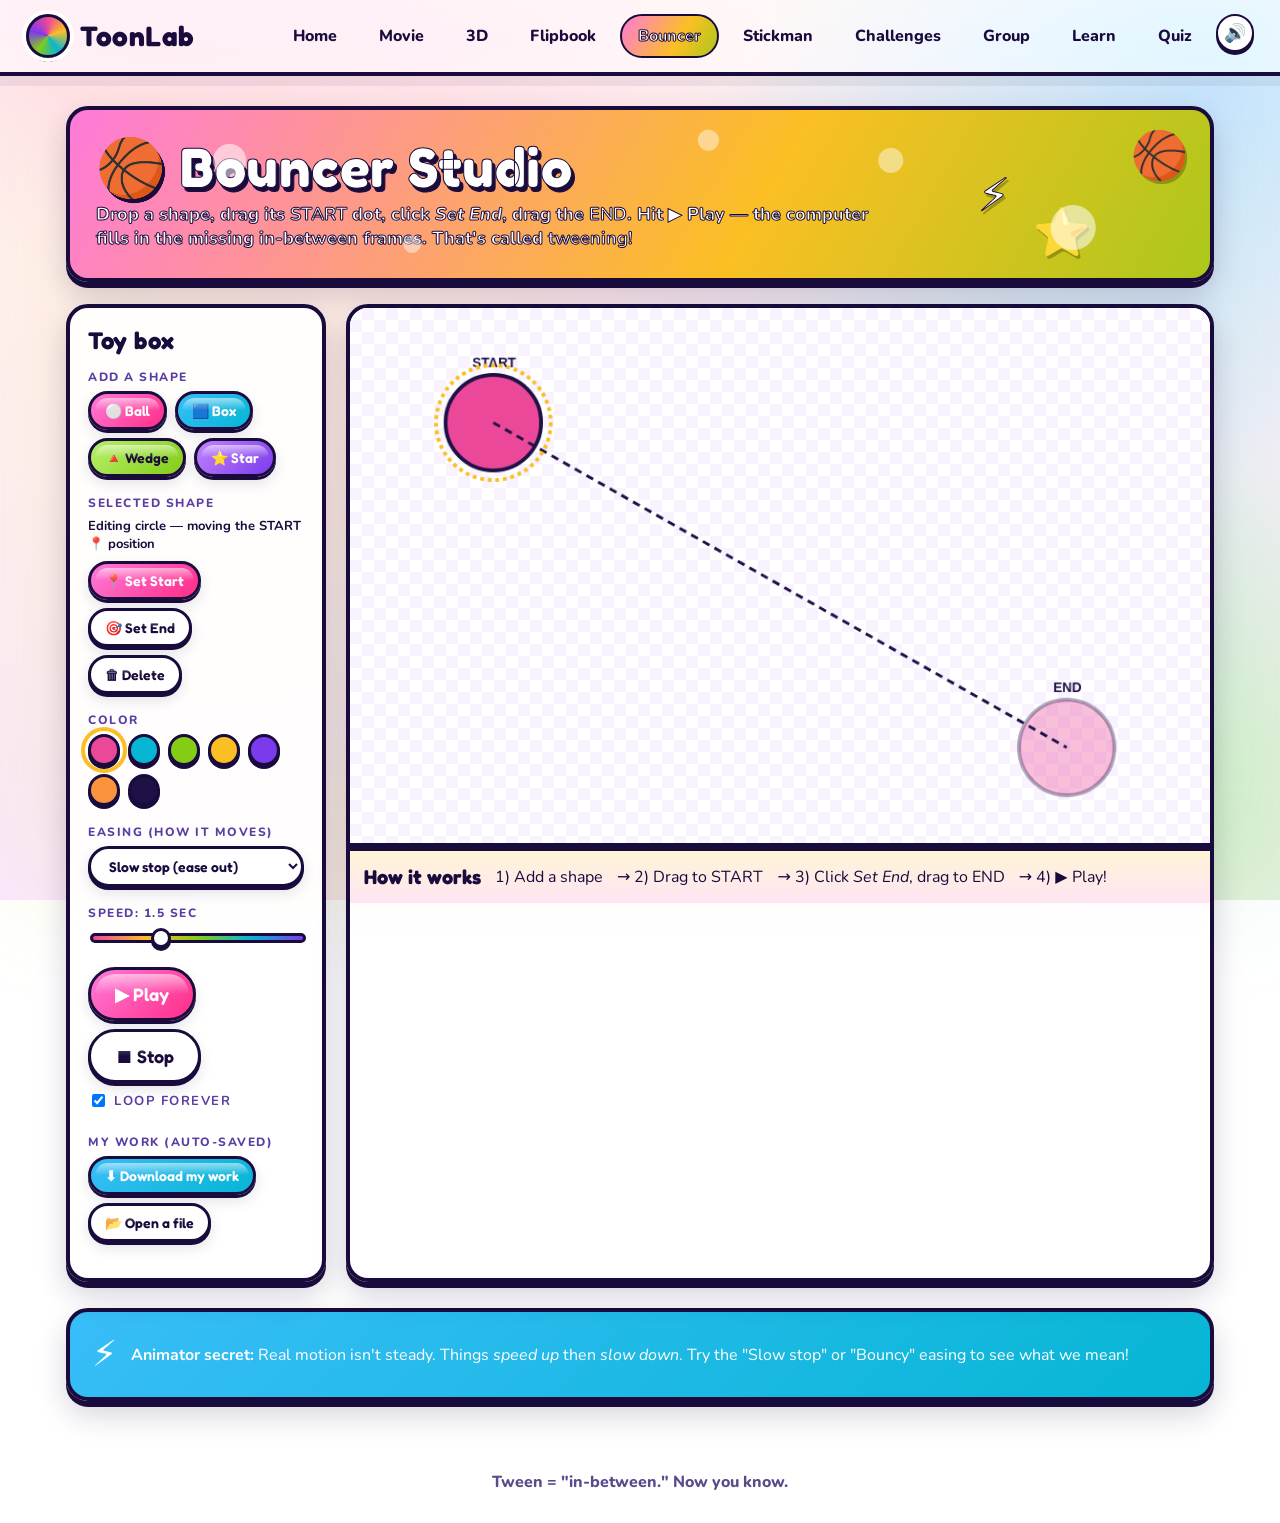
==== commit 7356d327: "Add 3D studio, challenges, group project, body movers, and save system New tools: - world3d.html: CS" ====
--- a/bouncer.html
+++ b/bouncer.html
@@ -17,9 +17,12 @@
   <div class="nav-links">
     <a href="index.html">Home</a>
     <a href="movie.html">Movie</a>
+    <a href="world3d.html">3D</a>
     <a href="flipbook.html">Flipbook</a>
     <a href="bouncer.html" class="active">Bouncer</a>
     <a href="stickman.html">Stickman</a>
+    <a href="challenge.html">Challenges</a>
+    <a href="collab.html">Group</a>
     <a href="learn.html">Learn</a>
     <a href="quiz.html">Quiz</a>
   </div>
@@ -91,6 +94,11 @@
             <input type="checkbox" id="loopChk" checked /> Loop forever
           </label>
         </div>
+      </div>
+
+      <div class="group">
+        <label>My work (auto-saved)</label>
+        <div data-toonbar="bouncer"></div>
       </div>
     </aside>
 
@@ -117,6 +125,7 @@
 <footer>Tween = "in-between." Now you know.</footer>
 
 <script src="fx.js"></script>
+<script src="store.js"></script>
 <script>
 const stage = document.getElementById('stage');
 const ctx = stage.getContext('2d');
@@ -138,7 +147,7 @@
     color = c;
     document.querySelectorAll('.swatch').forEach(s=>s.classList.remove('active'));
     el.classList.add('active');
-    if (selected){ selected.color = color; render(); }
+    if (selected){ selected.color = color; render(); scheduleSave(); }
   };
   sw.appendChild(el);
 });
@@ -146,9 +155,10 @@
 document.getElementById('dur').oninput = e=>{
   dur = +e.target.value;
   document.getElementById('durLabel').textContent = dur.toFixed(1);
+  scheduleSave();
 };
-document.getElementById('easing').onchange = e=>easing = e.target.value;
-document.getElementById('loopChk').onchange = e=>loop = e.target.checked;
+document.getElementById('easing').onchange = e=>{ easing = e.target.value; scheduleSave(); };
+document.getElementById('loopChk').onchange = e=>{ loop = e.target.checked; scheduleSave(); };
 
 const shapes = [];
 let selected = null;
@@ -167,6 +177,7 @@
     mode = 'start';
     updateSel();
     render();
+    scheduleSave();
   };
 });
 
@@ -184,7 +195,7 @@
 document.getElementById('delShape').onclick = ()=>{
   if (!selected) return;
   const i = shapes.indexOf(selected);
-  shapes.splice(i,1); selected = null; updateSel(); render();
+  shapes.splice(i,1); selected = null; updateSel(); render(); scheduleSave();
 };
 
 // drawing
@@ -320,8 +331,8 @@
   selected[mode] = { x: clamp(p.x, 0, stage.width), y: clamp(p.y, 0, stage.height) };
   render();
 }
-window.addEventListener('mouseup', ()=> dragging=false);
-window.addEventListener('touchend', ()=> dragging=false);
+window.addEventListener('mouseup', ()=>{ if (dragging){ dragging=false; scheduleSave(); } });
+window.addEventListener('touchend', ()=>{ if (dragging){ dragging=false; scheduleSave(); } });
 function clamp(v,a,b){ return Math.max(a, Math.min(b, v)); }
 
 // playback
@@ -345,9 +356,37 @@
   if (playing){ cancelAnimationFrame(playing); playing = null; render(); }
 };
 
-// initial demo
-shapes.push({ kind:'circle', color:'#ec4899', start:{x:150,y:120}, end:{x:750,y:460}, size:50 });
-selected = shapes[0]; updateSel(); render();
+/* ---------- Save / restore ---------- */
+function serialize(){
+  return { dur, loop, easing, shapes: JSON.parse(JSON.stringify(shapes)) };
+}
+function scheduleSave(){ if (window.ToonStore) ToonStore.autosave('bouncer', serialize); }
+function restore(data){
+  if (!data || !Array.isArray(data.shapes)) return false;
+  shapes.length = 0;
+  data.shapes.forEach(s=>shapes.push(s));
+  if (typeof data.dur === 'number'){ dur = data.dur; document.getElementById('dur').value = dur; document.getElementById('durLabel').textContent = dur.toFixed(1); }
+  if (typeof data.loop === 'boolean'){ loop = data.loop; document.getElementById('loopChk').checked = loop; }
+  if (data.easing){ easing = data.easing; document.getElementById('easing').value = easing; }
+  selected = shapes[0] || null;
+  updateSel(); render();
+  return true;
+}
+
+if (window.ToonStore){
+  const bar = document.querySelector('[data-toonbar="bouncer"]');
+  if (bar) ToonStore.toolbar(bar, {
+    download: ()=> ToonStore.download('bouncer', { kind:'bouncer', data:serialize() }),
+    restore: (data)=>{ if (restore(data)){ scheduleSave(); if (window.ToonFX) ToonFX.toast('Bouncer opened!', '📂'); } }
+  });
+}
+
+// restore saved work, otherwise the friendly demo
+const _saved = window.ToonStore ? ToonStore.load('bouncer') : null;
+if (!(_saved && restore(_saved))){
+  shapes.push({ kind:'circle', color:'#ec4899', start:{x:150,y:120}, end:{x:750,y:460}, size:50 });
+  selected = shapes[0]; updateSel(); render();
+}
 </script>
 </body>
 </html>
--- a/styles.css
+++ b/styles.css
@@ -1460,6 +1460,266 @@
 .review-item .q{ margin: 4px 0 4px; color: var(--ink) }
 .review-item .a{ font-size:13px; opacity:.85 }
 
+/* =====================================================
+   Save system: the little "Saved ✓" pill in the nav
+   ===================================================== */
+.save-pill{
+  display:inline-flex; align-items:center;
+  margin-left:6px;
+  padding:7px 12px;
+  border-radius:999px;
+  background:#fff;
+  border:2px solid var(--ink);
+  box-shadow:0 3px 0 var(--ink);
+  font-weight:800; font-size:13px;
+  color:var(--ink);
+  opacity:0; transform:translateY(-4px);
+  transition:opacity .2s ease, transform .2s ease;
+  pointer-events:none;
+  white-space:nowrap;
+}
+.save-pill.show{ opacity:1; transform:translateY(0) }
+.save-pill.warn{ background:#fff3c4; border-color:var(--red) }
+
+.save-row{ display:flex; gap:8px; flex-wrap:wrap }
+
+/* Stickman cast chips */
+.figure-list{ display:flex; gap:8px; flex-wrap:wrap }
+.figure-chip{
+  display:inline-flex; align-items:center; gap:6px;
+  padding:6px 12px; border-radius:999px;
+  background:#fff; border:3px solid var(--ink);
+  font-weight:800; font-size:13px; cursor:pointer;
+  box-shadow:0 2px 0 var(--ink);
+}
+.figure-chip.active{ background:var(--yellow); transform:translateY(-1px) }
+.figure-chip .dot{ width:12px; height:12px; border-radius:50%; border:1px solid var(--ink) }
+
+/* =====================================================
+   Movie: articulated "body" characters with movement
+   ===================================================== */
+.body-char{ display:inline-block; transform-origin:bottom center }
+.body-char svg{ display:block; overflow:visible }
+.actor.selected .body-char{ filter: drop-shadow(0 0 6px #fbbf24) drop-shadow(0 0 2px #fbbf24) }
+.bc-flip{ display:inline-block }
+.body-char .bc-arm-l,.body-char .bc-arm-r,
+.body-char .bc-leg-l,.body-char .bc-leg-r{ transform-origin:top center }
+.body-char .bc-arm-l{ transform-box:fill-box }
+.body-char .bc-arm-r,.body-char .bc-leg-l,.body-char .bc-leg-r{ transform-box:fill-box }
+
+/* motions — applied via class on the .body-char wrapper */
+.motion-walk .bc-leg-l{ animation:bcLegA .7s ease-in-out infinite }
+.motion-walk .bc-leg-r{ animation:bcLegB .7s ease-in-out infinite }
+.motion-walk .bc-arm-l{ animation:bcArmB .7s ease-in-out infinite }
+.motion-walk .bc-arm-r{ animation:bcArmA .7s ease-in-out infinite }
+.motion-walk{ animation:bcBob .7s ease-in-out infinite }
+
+.motion-wave .bc-arm-r{ animation:bcWave .6s ease-in-out infinite; transform-origin:top center }
+
+.motion-jump{ animation:bcJump 1s ease-in-out infinite }
+.motion-jump .bc-arm-l{ transform:rotate(150deg) }
+.motion-jump .bc-arm-r{ transform:rotate(-150deg) }
+
+.motion-dance{ animation:bcDance .6s ease-in-out infinite }
+.motion-dance .bc-arm-l{ animation:bcWave .5s ease-in-out infinite alternate; transform-origin:top center }
+.motion-dance .bc-arm-r{ animation:bcWave .5s .25s ease-in-out infinite alternate; transform-origin:top center }
+
+.motion-idle{ animation:bcBreathe 2.6s ease-in-out infinite }
+
+@keyframes bcLegA{ 0%,100%{transform:rotate(22deg)} 50%{transform:rotate(-22deg)} }
+@keyframes bcLegB{ 0%,100%{transform:rotate(-22deg)} 50%{transform:rotate(22deg)} }
+@keyframes bcArmA{ 0%,100%{transform:rotate(26deg)} 50%{transform:rotate(-26deg)} }
+@keyframes bcArmB{ 0%,100%{transform:rotate(-26deg)} 50%{transform:rotate(26deg)} }
+@keyframes bcBob{ 0%,100%{transform:translateY(0)} 50%{transform:translateY(-4px)} }
+@keyframes bcWave{ 0%{transform:rotate(8deg)} 100%{transform:rotate(-150deg)} }
+@keyframes bcJump{ 0%,100%{transform:translateY(0)} 35%{transform:translateY(-46px)} 55%{transform:translateY(-46px)} }
+@keyframes bcDance{ 0%,100%{transform:rotate(-7deg) translateY(0)} 50%{transform:rotate(7deg) translateY(-6px)} }
+@keyframes bcBreathe{ 0%,100%{transform:scale(1)} 50%{transform:scale(1.03)} }
+
+.motion-picker{ display:flex; gap:6px; flex-wrap:wrap; align-items:center }
+.motion-picker button{
+  border:2px solid var(--ink); background:#fff; border-radius:999px;
+  padding:5px 10px; font-weight:800; font-size:12px; cursor:pointer;
+  box-shadow:0 2px 0 var(--ink);
+}
+.motion-picker button.active{ background:var(--yellow) }
+
+/* =====================================================
+   Challenges page
+   ===================================================== */
+.chal-filters{ display:flex; gap:8px; flex-wrap:wrap; justify-content:center; margin:8px 0 24px }
+.challenge-grid{
+  display:grid;
+  grid-template-columns:repeat(auto-fill, minmax(280px,1fr));
+  gap:18px;
+}
+.challenge-card{
+  position:relative;
+  background:#fff;
+  border:4px solid var(--ink);
+  border-radius:24px;
+  padding:20px;
+  box-shadow:var(--shadow-sm);
+  display:flex; flex-direction:column; gap:10px;
+  transition:transform .15s ease;
+}
+.challenge-card:hover{ transform:translateY(-4px) }
+.challenge-card.done{ background:#f0fff0; border-color:var(--green) }
+.challenge-card .lvl{
+  position:absolute; top:-12px; right:16px;
+  padding:4px 12px; border-radius:999px;
+  font-weight:900; font-size:12px; letter-spacing:.5px;
+  border:2px solid var(--ink); box-shadow:0 2px 0 var(--ink);
+}
+.lvl.easy{ background:var(--green); color:#fff }
+.lvl.medium{ background:var(--yellow) }
+.lvl.hard{ background:var(--hot); color:#fff }
+.challenge-card .emoji{ font-size:40px }
+.challenge-card h3{ margin:0; font-size:21px }
+.challenge-card p{ margin:0; font-weight:600; font-size:14px }
+.challenge-card .goal{ font-size:13px; background:#f5f0ff; border-radius:12px; padding:8px 12px; font-weight:700 }
+.challenge-card .row{ display:flex; gap:8px; margin-top:auto; flex-wrap:wrap }
+.challenge-card .done-stamp{
+  display:none; align-self:flex-start;
+  background:var(--green); color:#fff; font-weight:900;
+  padding:4px 12px; border-radius:999px; border:2px solid var(--ink);
+}
+.challenge-card.done .done-stamp{ display:inline-block }
+.chal-progress{
+  text-align:center; font-weight:900; font-size:18px;
+  background:#fff; border:3px solid var(--ink); border-radius:999px;
+  padding:10px 18px; display:inline-block; box-shadow:var(--shadow-sm);
+}
+
+/* =====================================================
+   3D animation studio
+   ===================================================== */
+.scene3d-wrap{
+  perspective:900px;
+  background:radial-gradient(circle at 50% 30%, #2a1a5e, #120636);
+  border:4px solid var(--ink);
+  border-radius:22px;
+  height:460px;
+  position:relative;
+  overflow:hidden;
+  box-shadow:var(--shadow);
+}
+.floor3d{
+  position:absolute; left:50%; top:72%;
+  width:160%; height:60%;
+  transform:translateX(-50%) rotateX(72deg);
+  background:
+    repeating-linear-gradient(90deg, rgba(255,255,255,.18) 0 2px, transparent 2px 56px),
+    repeating-linear-gradient(0deg, rgba(255,255,255,.18) 0 2px, transparent 2px 56px),
+    linear-gradient(#7c3aed, #06b6d4);
+  transform-origin:center top;
+  opacity:.65;
+}
+.obj3d{
+  position:absolute; left:50%; top:46%;
+  width:130px; height:130px;
+  transform-style:preserve-3d;
+  transform:translate(-50%,-50%);
+}
+.obj3d .face{
+  position:absolute; width:130px; height:130px;
+  display:flex; align-items:center; justify-content:center;
+  font-size:64px;
+  border:3px solid rgba(26,11,61,.6);
+  border-radius:10px;
+  backface-visibility:visible;
+}
+.obj3d .f-front { transform:translateZ(65px);  background:linear-gradient(135deg,#ff7ad9,#ec4899) }
+.obj3d .f-back  { transform:rotateY(180deg) translateZ(65px); background:linear-gradient(135deg,#7c3aed,#5b21b6) }
+.obj3d .f-right { transform:rotateY(90deg) translateZ(65px);  background:linear-gradient(135deg,#38bdf8,#06b6d4) }
+.obj3d .f-left  { transform:rotateY(-90deg) translateZ(65px); background:linear-gradient(135deg,#b6f06a,#84cc16) }
+.obj3d .f-top   { transform:rotateX(90deg) translateZ(65px);  background:linear-gradient(135deg,#fde68a,#fbbf24) }
+.obj3d .f-bottom{ transform:rotateX(-90deg) translateZ(65px); background:linear-gradient(135deg,#fb923c,#ef4444) }
+.threed-controls label{ display:block; font-weight:800; font-size:13px; margin:12px 0 4px; color:#5b3da4 }
+.threed-controls input[type=range]{ width:100% }
+.prompt-card{
+  background:linear-gradient(135deg,#fff, #fff3c4);
+  border:3px solid var(--ink);
+  border-radius:18px;
+  padding:16px 18px;
+  box-shadow:var(--shadow-sm);
+  font-weight:700;
+}
+.prompt-card .big{ font-size:20px; font-family:'Fredoka',sans-serif; margin:6px 0 }
+
+/* =====================================================
+   Collaboration / group project
+   ===================================================== */
+.collab-grid{ display:grid; grid-template-columns:1.2fr .8fr; gap:20px; align-items:start }
+.contrib-list{ display:flex; flex-direction:column; gap:12px }
+.contrib{
+  background:#fff; border:3px solid var(--ink); border-radius:18px;
+  padding:14px 16px; box-shadow:var(--shadow-sm);
+  display:flex; align-items:center; gap:12px;
+}
+.contrib .av{ font-size:30px }
+.contrib .meta{ flex:1 }
+.contrib .meta strong{ font-family:'Fredoka',sans-serif; font-size:17px }
+.contrib .meta small{ display:block; opacity:.7; font-weight:700 }
+.collab-code{
+  width:100%; min-height:90px;
+  font-family:ui-monospace, Menlo, Consolas, monospace;
+  font-size:12px;
+  border:3px solid var(--ink); border-radius:14px; padding:10px;
+  resize:vertical; background:#faf7ff;
+}
+.collab-stage{
+  border:4px solid var(--ink); border-radius:18px; overflow:hidden;
+  background:#000; aspect-ratio:16/9; position:relative;
+  margin-top:10px; touch-action:none;
+}
+.collab-stage .cap{
+  position:absolute; left:50%; bottom:8px; transform:translateX(-50%);
+  max-width:90%; text-align:center;
+  background:rgba(26,11,61,.78); color:#fff;
+  font-weight:800; font-size:14px;
+  padding:5px 14px; border-radius:999px;
+}
+.collab-stage .cap:empty{ display:none }
+
+/* group movie playback overlay */
+.g-play{
+  position:fixed; inset:0; z-index:200;
+  background:rgba(8,2,28,.92);
+  display:none; flex-direction:column; align-items:center; justify-content:center;
+  padding:20px;
+}
+.g-play.on{ display:flex }
+.g-stage{
+  width:min(92vw, 960px); aspect-ratio:16/9;
+  border:5px solid #fff; border-radius:20px; overflow:hidden;
+  position:relative; box-shadow:0 20px 60px rgba(0,0,0,.6);
+}
+.g-stage .bg{ position:absolute; inset:0 }
+.g-stage .decor{ position:absolute; inset:0; pointer-events:none }
+.g-stage .decor .decor-item{ font-size:clamp(30px,5vw,60px) }
+.g-stage .items{ position:absolute; inset:0 }
+.g-cap{
+  position:absolute; left:50%; bottom:16px; transform:translateX(-50%);
+  max-width:90%; text-align:center;
+  background:rgba(26,11,61,.8); color:#fff;
+  font-family:'Fredoka',sans-serif; font-weight:700;
+  font-size:clamp(16px,2.6vw,26px);
+  padding:8px 22px; border-radius:999px;
+}
+.g-author{
+  position:absolute; top:14px; left:16px;
+  background:var(--yellow); color:var(--ink);
+  font-weight:900; font-size:14px;
+  padding:5px 14px; border-radius:999px; border:2px solid var(--ink);
+}
+.pop-in .emoji{ display:inline-block; animation:popIn .5s cubic-bezier(.2,1.4,.4,1) both }
+@keyframes popIn{ 0%{ transform:scale(0) rotate(-20deg) } 100%{ transform:scale(1) rotate(0) } }
+
+@media (max-width: 860px){
+  .collab-grid{ grid-template-columns:1fr }
+}
+
 /* small screens */
 @media (max-width: 980px){
   .movie-studio{ grid-template-columns: 1fr }
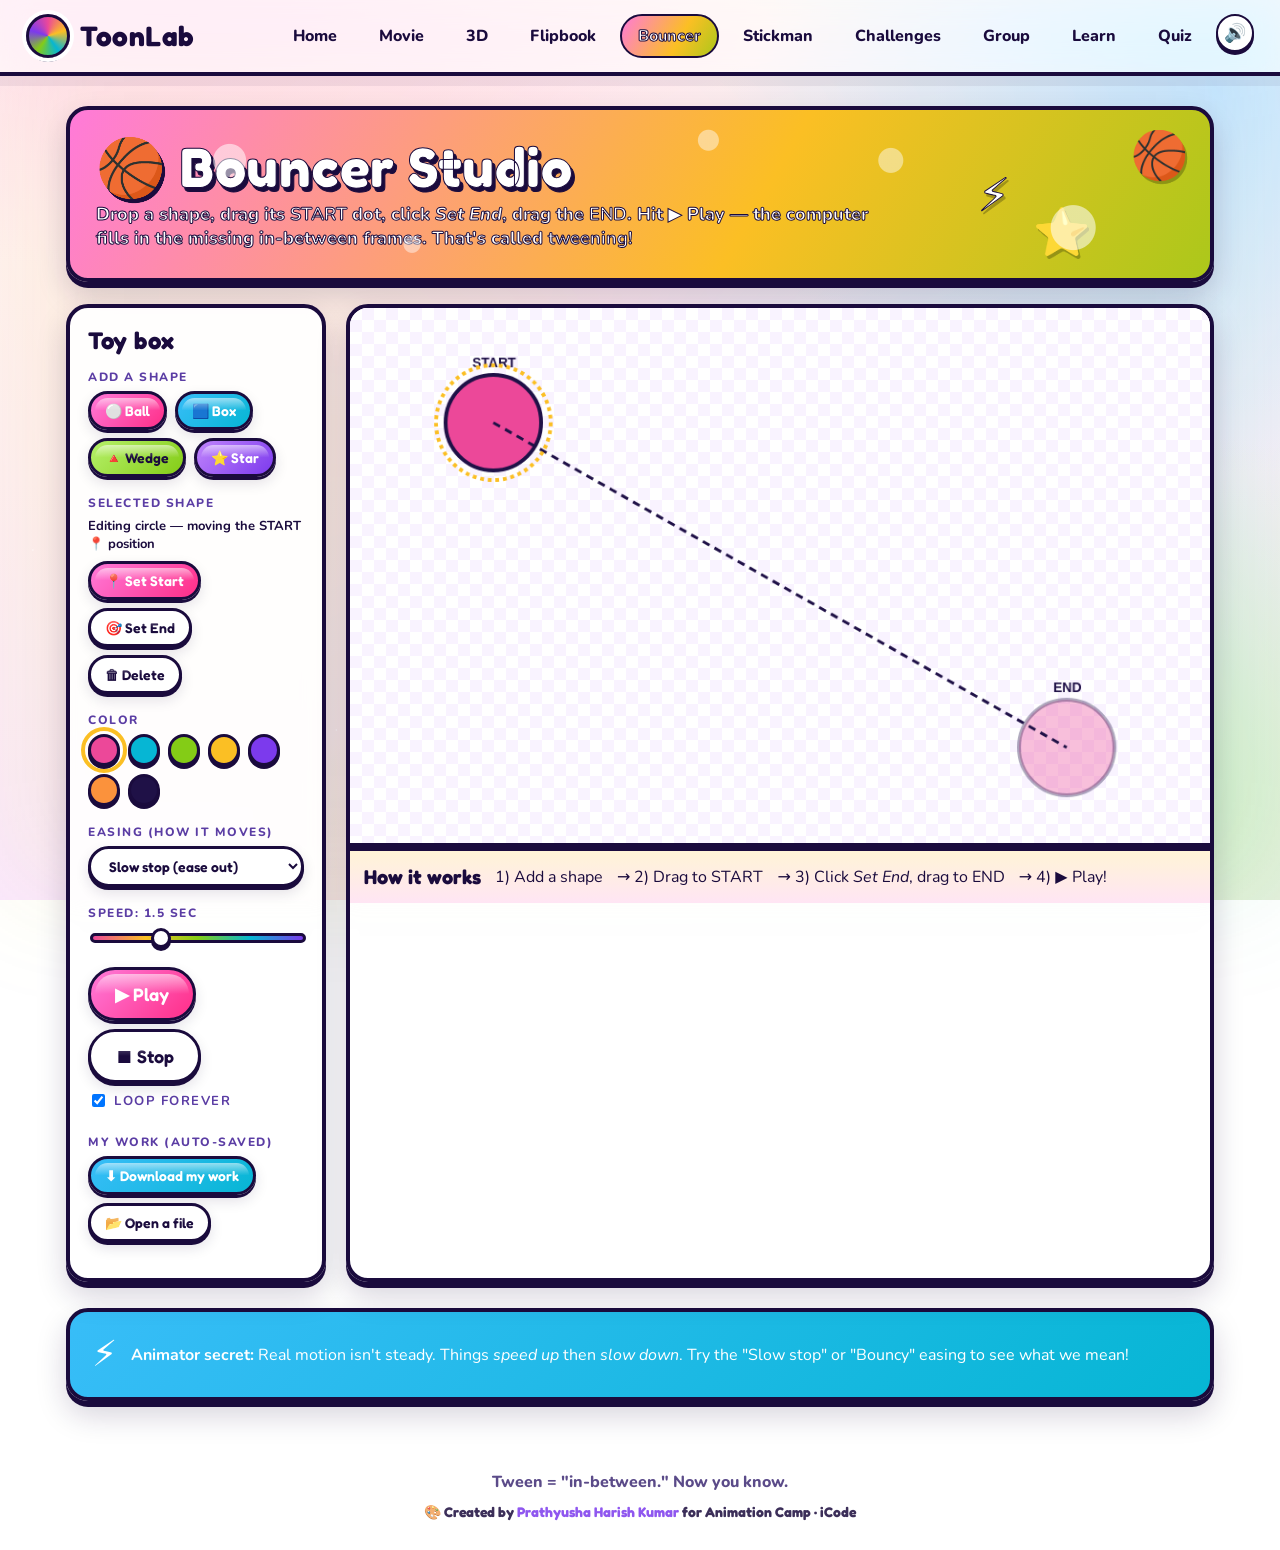
==== commit ea533aa9: "Add creator credit footer to every page Footer on all 10 pages now shows: "Created by Prathyusha Har" ====
--- a/bouncer.html
+++ b/bouncer.html
@@ -122,7 +122,7 @@
   </div>
 </div>
 
-<footer>Tween = "in-between." Now you know.</footer>
+<footer>Tween = "in-between." Now you know.<span class="credit">🎨 Created by <strong>Prathyusha Harish Kumar</strong> for Animation Camp · iCode</span></footer>
 
 <script src="fx.js"></script>
 <script src="store.js"></script>
--- a/styles.css
+++ b/styles.css
@@ -709,6 +709,16 @@
   color:#5b4b89;
   position:relative; z-index:1;
 }
+footer .credit{
+  display:block;
+  margin-top:10px;
+  font-family:'Fredoka',sans-serif;
+  font-size:14px;
+  font-weight:700;
+  color:var(--ink);
+  opacity:.85;
+}
+footer .credit strong{ color:var(--purple) }
 
 /* ===== Sparkle / Confetti effects (canvas overlay) ===== */
 #fx-canvas{
